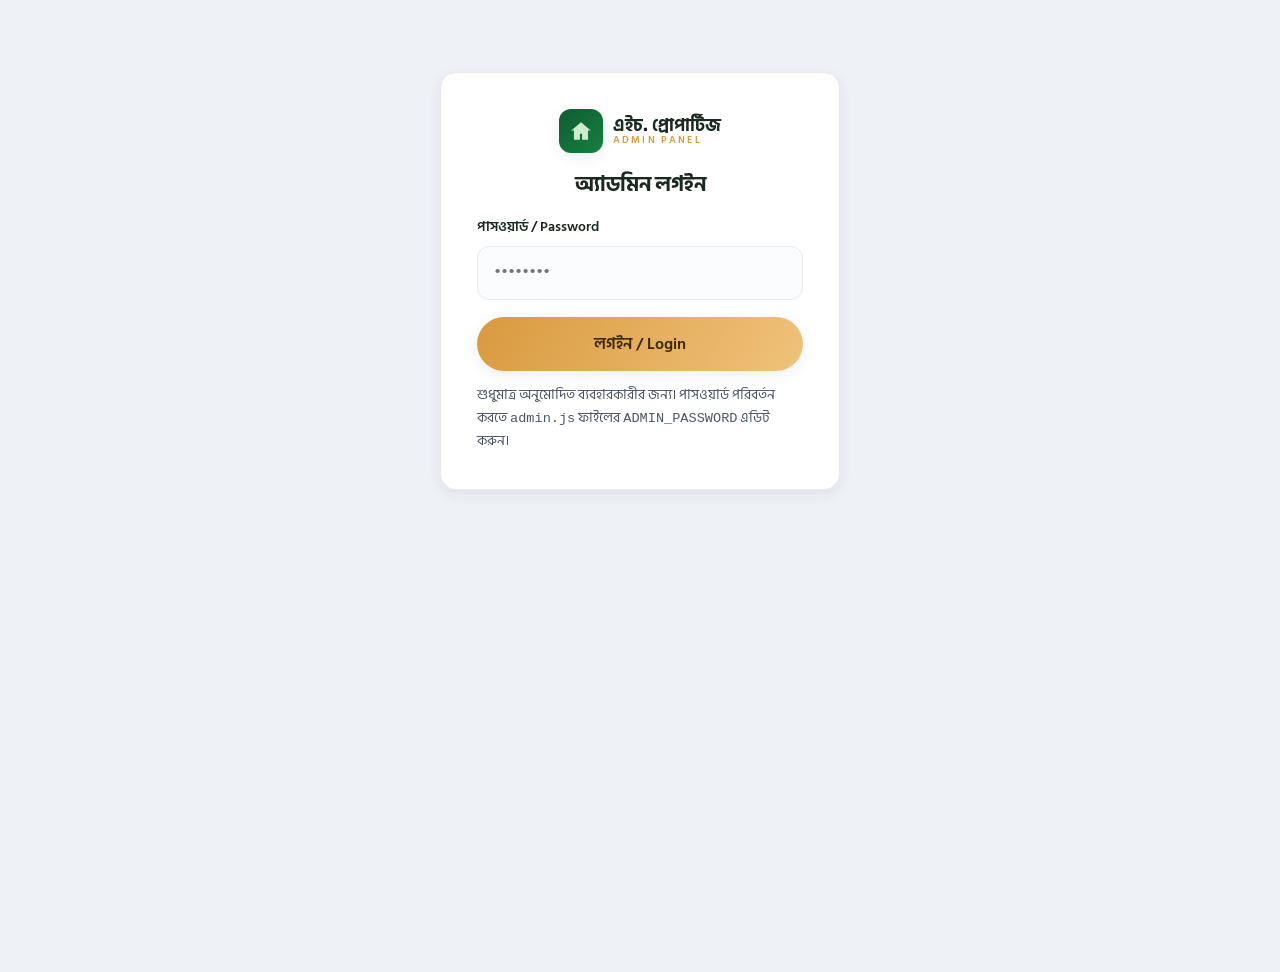
==== admin.html @ 6b64732a "Initial commit: H. Properties bilingual website with admin panel - Bilingual (বাংলা/English) static " ====
<!doctype html>
<html lang="bn">
<head>
  <meta charset="utf-8" />
  <meta name="viewport" content="width=device-width, initial-scale=1" />
  <title>অ্যাডমিন প্যানেল | এইচ. প্রোপার্টিজ</title>
  <meta name="robots" content="noindex" />
  <link rel="preconnect" href="https://fonts.googleapis.com" />
  <link rel="preconnect" href="https://fonts.gstatic.com" crossorigin />
  <link href="https://fonts.googleapis.com/css2?family=Hind+Siliguri:wght@400;500;600;700&family=Sora:wght@600;700;800&display=swap" rel="stylesheet" />
  <link rel="icon" href="data:image/svg+xml,%3Csvg xmlns='http://www.w3.org/2000/svg' viewBox='0 0 64 64'%3E%3Crect width='64' height='64' rx='14' fill='%230f5c33'/%3E%3Cpath d='M32 14 15 28h5v20h24V28h5z' fill='%237bc47f'/%3E%3C/svg%3E" />
  <link rel="stylesheet" href="styles.css" />
</head>
<body class="admin-body">

  <!-- Login -->
  <div class="login-wrap" id="loginView">
    <div class="admin-card">
      <div class="brand" style="justify-content:center;margin-bottom:1.2rem">
        <span class="brand__mark" aria-hidden="true"><svg viewBox="0 0 48 48"><path d="M24 8 6 23h5v17h11V29h4v11h11V23h5z"/></svg></span>
        <span class="brand__text">
          <span class="brand__bn">এইচ. প্রোপার্টিজ</span>
          <span class="brand__en">ADMIN PANEL</span>
        </span>
      </div>
      <h2 style="text-align:center">অ্যাডমিন লগইন</h2>
      <div class="field">
        <label>পাসওয়ার্ড / Password</label>
        <input type="password" id="pw" placeholder="••••••••" />
      </div>
      <button class="btn btn--gold btn--block" id="loginBtn">লগইন / Login</button>
      <div class="admin-msg err" id="loginErr">ভুল পাসওয়ার্ড / Wrong password</div>
      <p class="admin-hint">শুধুমাত্র অনুমোদিত ব্যবহারকারীর জন্য। পাসওয়ার্ড পরিবর্তন করতে <code>admin.js</code> ফাইলের <code>ADMIN_PASSWORD</code> এডিট করুন।</p>
    </div>
  </div>

  <!-- Dashboard -->
  <div class="admin-shell" id="dashView" hidden>
    <div class="admin-top">
      <div class="brand">
        <span class="brand__mark" aria-hidden="true"><svg viewBox="0 0 48 48"><path d="M24 8 6 23h5v17h11V29h4v11h11V23h5z"/></svg></span>
        <span class="brand__text">
          <span class="brand__bn">এইচ. প্রোপার্টিজ</span>
          <span class="brand__en">ADMIN PANEL</span>
        </span>
      </div>
      <div style="display:flex;gap:.6rem;align-items:center;flex-wrap:wrap">
        <span class="badge-mode" id="modeBadge">লোকাল মোড</span>
        <a href="index.html" class="btn btn--sm btn--ghost-dark" target="_blank">সাইট দেখুন ↗</a>
        <button class="btn btn--sm btn--dark" id="logoutBtn">লগআউট</button>
      </div>
    </div>

    <div class="admin-msg" id="storageWarn" style="background:#fff6e6;color:#8a5a00">
      ⚠️ <strong>লোকাল মোড:</strong> এই পোস্টগুলো শুধু আপনার এই ব্রাউজারে সংরক্ষিত থাকবে — অন্য দর্শকদের কাছে দেখাবে না।
      সব দর্শকের জন্য পোস্ট দেখাতে একটি ব্যাকএন্ড (Supabase) যুক্ত করতে হবে।
    </div>

    <div class="admin-card">
      <h2 id="formTitle">➕ নতুন পোস্ট / New Post</h2>
      <div class="field">
        <label>শিরোনাম / Title *</label>
        <input type="text" id="postTitle" placeholder="যেমন: নতুন প্রকল্পের কাজ শুরু" />
      </div>
      <div class="field">
        <label>বিবরণ / Description *</label>
        <textarea id="postBody" rows="4" placeholder="পোস্টের বিস্তারিত লিখুন…"></textarea>
      </div>
      <div class="field">
        <label>ছবি আপলোড / Upload image (optional)</label>
        <input type="file" id="postImageFile" accept="image/*" />
      </div>
      <div class="field">
        <label>অথবা ছবির লিংক / Or image URL (optional)</label>
        <input type="url" id="postImageUrl" placeholder="https://…" />
      </div>
      <div id="imgPreviewWrap" style="margin-bottom:1rem" hidden>
        <img id="imgPreview" alt="preview" style="max-height:160px;border-radius:10px;border:1px solid var(--line)" />
      </div>
      <button class="btn btn--gold" id="publishBtn">প্রকাশ করুন / Publish</button>
      <button class="btn btn--ghost-dark" id="cancelEditBtn" hidden>বাতিল / Cancel</button>
      <div class="admin-msg ok" id="okMsg">✅ প্রকাশিত হয়েছে!</div>
    </div>

    <div class="admin-card">
      <h2>📋 প্রকাশিত পোস্টসমূহ / Published posts (<span id="postCount">0</span>)</h2>
      <div id="adminPosts"></div>
      <div class="admin-empty" id="adminEmpty">এখনও কোনো পোস্ট নেই।</div>
    </div>
  </div>

  <script src="store.js"></script>
  <script src="admin.js"></script>
</body>
</html>
---- styles.css ----
:root{
  --navy:#0f5c33;      /* brand deep green */
  --navy-2:#17803f;    /* brand medium green */
  --gold:#d99a3f;      /* warm accent */
  --gold-2:#f0c27b;
  --ink:#1a2a20;
  --body:#4a5568;
  --muted:#f4f6f9;
  --line:#e6eaf0;
  --white:#ffffff;
  --radius:16px;
  --shadow-sm:0 4px 14px rgba(15,36,56,.08);
  --shadow-md:0 14px 40px rgba(15,36,56,.14);
  --shadow-lg:0 30px 70px rgba(15,36,56,.22);
  --maxw:1180px;
  --sans:"Hind Siliguri","Segoe UI",system-ui,-apple-system,sans-serif;
  --display:"Sora","Hind Siliguri",system-ui,sans-serif;
}
*{box-sizing:border-box;margin:0;padding:0}
html{scroll-behavior:smooth}
body{
  font-family:var(--sans);
  color:var(--body);
  background:var(--white);
  line-height:1.7;
  overflow-x:hidden;
}
img{max-width:100%;display:block}
a{color:inherit;text-decoration:none}
.container{width:100%;max-width:var(--maxw);margin:0 auto;padding:0 22px}
h1,h2,h3{font-family:var(--display);color:var(--ink);line-height:1.2;font-weight:700}
.ico{width:1em;height:1em;fill:currentColor;flex:none}

/* ---------- Buttons ---------- */
.btn{
  --bg:var(--navy);--fg:#fff;
  display:inline-flex;align-items:center;justify-content:center;gap:.5rem;
  background:var(--bg);color:var(--fg);
  padding:.9rem 1.6rem;border:none;border-radius:999px;
  font-family:var(--sans);font-weight:600;font-size:.98rem;cursor:pointer;
  transition:transform .25s cubic-bezier(.34,1.56,.64,1),box-shadow .25s,background .25s,color .25s;
  box-shadow:var(--shadow-sm);position:relative;overflow:hidden;
}
.btn:hover{transform:translateY(-3px);box-shadow:var(--shadow-md)}
.btn:active{transform:translateY(-1px)}
.btn--gold{--bg:linear-gradient(120deg,var(--gold),var(--gold-2));--fg:#3a2708}
.btn--dark{--bg:var(--navy);--fg:#fff}
.btn--ghost{--bg:transparent;--fg:#fff;border:1.5px solid rgba(255,255,255,.6);box-shadow:none}
.btn--ghost:hover{background:rgba(255,255,255,.12)}
.btn--ghost-dark{--bg:transparent;--fg:var(--navy);border:1.5px solid var(--navy);box-shadow:none}
.btn--ghost-dark:hover{background:var(--navy);color:#fff}
.btn--sm{padding:.6rem 1.1rem;font-size:.9rem}
.btn--block{width:100%}

/* ---------- Topbar ---------- */
.topbar{background:var(--navy);color:#cdd8e4;font-size:.86rem}
.topbar__inner{display:flex;justify-content:space-between;align-items:center;height:40px;gap:1rem}
.topbar__item{display:inline-flex;align-items:center;gap:.4rem}
.topbar a:hover{color:var(--gold-2)}

/* ---------- Nav ---------- */
.nav{position:sticky;top:0;z-index:60;background:rgba(255,255,255,.86);backdrop-filter:blur(12px);
  border-bottom:1px solid var(--line);transition:box-shadow .3s,background .3s}
.nav.scrolled{box-shadow:var(--shadow-sm);background:rgba(255,255,255,.96)}
.nav__inner{display:flex;align-items:center;justify-content:space-between;height:72px;gap:1rem}
.brand{display:flex;align-items:center;gap:.6rem}
.brand__mark{width:44px;height:44px;border-radius:12px;background:linear-gradient(135deg,var(--navy),var(--navy-2));
  display:grid;place-items:center;box-shadow:var(--shadow-sm)}
.brand__mark svg{width:26px;height:26px;fill:#cdeccf}
.brand__mark--sm{width:38px;height:38px}
.brand__mark--sm svg{width:22px;height:22px}
.brand__text{display:flex;flex-direction:column;line-height:1.05}
.brand__bn{font-family:var(--display);font-weight:700;color:var(--ink);font-size:1.12rem}
.brand__en{font-size:.62rem;letter-spacing:.22em;color:var(--gold);font-weight:600}
.nav__links{display:flex;align-items:center;gap:.35rem}
.nav__links>a{padding:.5rem .8rem;border-radius:8px;font-weight:500;color:var(--ink);font-size:.96rem;
  position:relative;transition:color .2s}
.nav__links>a:not(.btn)::after{content:"";position:absolute;left:.8rem;right:.8rem;bottom:.28rem;height:2px;
  background:var(--gold);transform:scaleX(0);transform-origin:left;transition:transform .28s}
.nav__links>a:not(.btn):hover{color:var(--navy)}
.nav__links>a:not(.btn):hover::after{transform:scaleX(1)}
.nav__cta{color:#3a2708 !important}
.nav__right{display:flex;align-items:center;gap:.7rem}
.lang{display:inline-flex;align-items:center;gap:.35rem;background:var(--muted);border:1px solid var(--line);
  border-radius:999px;padding:.38rem .7rem;cursor:pointer;font-family:var(--sans);font-size:.85rem;color:var(--body)}
.lang__opt{padding:.05rem .25rem;border-radius:6px;transition:.2s;font-weight:600}
.lang__opt.is-active{background:var(--navy);color:#fff}
.lang__sep{opacity:.4}
.hamburger{display:none;flex-direction:column;gap:5px;background:none;border:none;cursor:pointer;padding:6px}
.hamburger span{width:24px;height:2px;background:var(--ink);border-radius:2px;transition:.3s}
.hamburger.open span:nth-child(1){transform:translateY(7px) rotate(45deg)}
.hamburger.open span:nth-child(2){opacity:0}
.hamburger.open span:nth-child(3){transform:translateY(-7px) rotate(-45deg)}

/* ---------- Hero ---------- */
.hero{position:relative;min-height:92vh;display:flex;align-items:center;color:#fff;overflow:hidden}
.hero__bg{position:absolute;inset:0;
  background:
    url("assets/hero.svg") center/cover no-repeat,
    linear-gradient(135deg,#0d3f24,#155e33);
  transform:scale(1.08);animation:kenburns 18s ease-in-out infinite alternate}
@keyframes kenburns{from{transform:scale(1.08) translateY(0)}to{transform:scale(1.16) translateY(-14px)}}
.hero__overlay{position:absolute;inset:0;
  background:linear-gradient(90deg,rgba(6,30,18,.92) 0%,rgba(6,30,18,.72) 45%,rgba(6,30,18,.32) 100%)}
.hero__content{position:relative;max-width:720px;padding-top:40px;padding-bottom:40px}
.eyebrow{display:inline-block;background:rgba(224,169,85,.16);border:1px solid rgba(224,169,85,.4);
  color:var(--gold-2);padding:.4rem 1rem;border-radius:999px;font-size:.85rem;font-weight:600;margin-bottom:1.3rem}
.hero h1{color:#fff;font-size:clamp(2.1rem,5vw,3.6rem);margin-bottom:1.1rem;font-weight:800}
.hero__sub{font-size:clamp(1rem,2vw,1.18rem);color:#d7e0ea;max-width:600px;margin-bottom:2rem}
.hero__actions{display:flex;flex-wrap:wrap;gap:.9rem;margin-bottom:2.6rem}
.hero__stats{display:flex;flex-wrap:wrap;gap:2.2rem}
.stat{display:flex;flex-direction:column}
.stat__num{font-family:var(--display);font-size:2rem;font-weight:800;color:var(--gold-2)}
.stat__lbl{font-size:.9rem;color:#b9c6d3}
.hero__scroll{position:absolute;left:50%;bottom:22px;transform:translateX(-50%);width:26px;height:42px;
  border:2px solid rgba(255,255,255,.4);border-radius:14px}

/* ---------- Sections ---------- */
.section{padding:92px 0}
.section--muted{background:var(--muted)}
.section--dark{background:linear-gradient(160deg,var(--navy),#072b18);color:#cfe0d5}
.section--dark h2{color:#fff}
.head{max-width:640px;margin:0 auto 54px;text-align:center}
.kicker{display:inline-block;color:var(--gold);font-weight:700;letter-spacing:.12em;text-transform:uppercase;
  font-size:.82rem;margin-bottom:.7rem}
.kicker--gold{color:var(--gold-2)}
.head h2{font-size:clamp(1.7rem,3.4vw,2.5rem);margin-bottom:.7rem}
.head__sub{color:var(--body)}
.section--dark .head__sub{color:#9fb1c2}

/* ---------- Grids ---------- */
.grid{display:grid;gap:26px}
.grid--3{grid-template-columns:repeat(3,1fr)}
.grid--4{grid-template-columns:repeat(4,1fr)}

/* ---------- About ---------- */
.about{display:grid;grid-template-columns:1fr 1.1fr;gap:56px;align-items:center}
.about__media{position:relative;aspect-ratio:4/3;border-radius:var(--radius);overflow:hidden;
  background:url("assets/about.svg") center/cover no-repeat,linear-gradient(135deg,#155e33,#0d3f24);
  box-shadow:var(--shadow-md)}
.about__media::after{content:"";position:absolute;inset:0;
  background:linear-gradient(180deg,transparent 55%,rgba(6,30,18,.5))}
.slot-note{position:absolute;left:16px;bottom:14px;z-index:2;color:#fff;font-size:.82rem;
  background:rgba(15,36,56,.55);padding:.3rem .7rem;border-radius:999px;backdrop-filter:blur(4px)}
.about__body .kicker{margin-bottom:.6rem}
.about__body h2{font-size:clamp(1.6rem,3vw,2.2rem);margin-bottom:1rem}
.about__body p{margin-bottom:1.2rem}
.ticklist{list-style:none;margin:0 0 1.6rem}
.ticklist li{position:relative;padding-left:2rem;margin-bottom:.7rem;color:var(--ink);font-weight:500}
.ticklist li::before{content:"✓";position:absolute;left:0;top:0;width:1.4rem;height:1.4rem;
  background:linear-gradient(135deg,var(--gold),var(--gold-2));color:#3a2708;border-radius:50%;
  display:grid;place-items:center;font-size:.8rem;font-weight:700}

/* ---------- Cards (services) ---------- */
.card{background:#fff;border:1px solid var(--line);border-radius:var(--radius);padding:32px 26px;
  transition:transform .35s,box-shadow .35s,border-color .35s;position:relative;overflow:hidden}
.card::before{content:"";position:absolute;left:0;top:0;height:4px;width:0;
  background:linear-gradient(90deg,var(--gold),var(--gold-2));transition:width .4s}
.card:hover{transform:translateY(-8px);box-shadow:var(--shadow-md);border-color:transparent}
.card:hover::before{width:100%}
.card__ico{width:60px;height:60px;border-radius:14px;background:var(--muted);display:grid;place-items:center;
  font-size:1.7rem;margin-bottom:1.1rem;transition:transform .35s}
.card:hover .card__ico{transform:scale(1.1) rotate(-6deg)}
.card h3{font-size:1.2rem;margin-bottom:.5rem}
.card p{font-size:.96rem}

/* ---------- Projects ---------- */
.project{background:#fff;border:1px solid var(--line);border-radius:var(--radius);overflow:hidden;
  transition:transform .35s,box-shadow .35s}
.project:hover{transform:translateY(-8px);box-shadow:var(--shadow-md)}
.project__img{position:relative;aspect-ratio:16/11;
  background:var(--slot-bg,linear-gradient(135deg,#1c7a42,#0d3f24));background-size:cover;background-position:center}
.project__img[data-slot="project-1"]{background-image:url("assets/proj1.svg");background-size:cover}
.project__img[data-slot="project-2"]{background-image:url("assets/proj2.svg");background-size:cover}
.project__img[data-slot="project-3"]{background-image:url("assets/proj3.svg");background-size:cover}
.project:hover .project__img{filter:brightness(1.05)}
.badge{position:absolute;top:14px;left:14px;background:rgba(15,36,56,.82);color:#fff;font-size:.78rem;
  font-weight:600;padding:.3rem .8rem;border-radius:999px;backdrop-filter:blur(4px)}
.badge--gold{background:linear-gradient(120deg,var(--gold),var(--gold-2));color:#3a2708}
.project__body{padding:22px}
.project__body h3{font-size:1.2rem;margin-bottom:.5rem}
.project__loc{display:flex;align-items:center;gap:.4rem;color:var(--gold);font-size:.9rem;font-weight:600;margin-bottom:.7rem}
.project__loc .ico{color:var(--gold)}
.project__body>p:last-child{font-size:.94rem}

/* ---------- Posts (updates) ---------- */
#postsGrid:empty{display:none}
.post{background:#fff;border:1px solid var(--line);border-radius:var(--radius);overflow:hidden;
  display:flex;flex-direction:column;transition:transform .35s,box-shadow .35s}
.post:hover{transform:translateY(-6px);box-shadow:var(--shadow-md)}
.post__img{aspect-ratio:16/10;background:linear-gradient(135deg,#1c7a42,#0d3f24);background-size:cover;background-position:center}
.post__body{padding:20px 22px 24px;flex:1;display:flex;flex-direction:column}
.post__date{font-size:.82rem;color:var(--gold);font-weight:600;margin-bottom:.4rem}
.post__body h3{font-size:1.15rem;margin-bottom:.5rem}
.post__body p{font-size:.94rem;white-space:pre-wrap}
.posts-empty{text-align:center;color:var(--body);display:flex;flex-direction:column;align-items:center;gap:1rem}

/* ---------- Why us (dark) ---------- */
.feat{padding:26px 22px;border-radius:var(--radius);background:rgba(255,255,255,.04);
  border:1px solid rgba(255,255,255,.08);transition:transform .35s,background .35s}
.feat:hover{transform:translateY(-6px);background:rgba(255,255,255,.07)}
.feat__num{font-family:var(--display);font-size:2.2rem;font-weight:800;color:var(--gold);opacity:.85;display:block;margin-bottom:.5rem}
.feat h3{color:#fff;font-size:1.15rem;margin-bottom:.5rem}
.feat p{color:#9fb1c2;font-size:.94rem}

/* ---------- Contact ---------- */
.contact{display:grid;grid-template-columns:1fr 1fr;gap:56px;align-items:start}
.contact__info h2{font-size:clamp(1.6rem,3vw,2.2rem);margin-bottom:1rem}
.contact__info>p{margin-bottom:1.6rem}
.contact__list{list-style:none;display:flex;flex-direction:column;gap:1.1rem;margin-bottom:1.8rem}
.contact__list li{display:flex;gap:.9rem;align-items:flex-start}
.contact__ico{width:44px;height:44px;border-radius:12px;background:var(--muted);display:grid;place-items:center;font-size:1.2rem;flex:none}
.contact__list strong{color:var(--ink)}
.contact__list a:hover{color:var(--gold)}
.contact__cta{display:flex;flex-wrap:wrap;gap:.8rem}
.contact__form{background:#fff;border:1px solid var(--line);border-radius:var(--radius);padding:32px;box-shadow:var(--shadow-md)}
.contact__form h3{margin-bottom:1.2rem;font-size:1.3rem}
.field{margin-bottom:1.1rem}
.field label{display:block;font-size:.9rem;font-weight:600;color:var(--ink);margin-bottom:.4rem}
.field input,.field textarea{width:100%;padding:.85rem 1rem;border:1.5px solid var(--line);border-radius:12px;
  font-family:var(--sans);font-size:.98rem;color:var(--ink);background:#fbfcfe;transition:border-color .25s,box-shadow .25s}
.field input:focus,.field textarea:focus{outline:none;border-color:var(--gold);box-shadow:0 0 0 4px rgba(224,169,85,.16)}
.field textarea{resize:vertical}
.form__note{font-size:.82rem;color:var(--body);margin-top:.8rem;text-align:center}

/* ---------- Footer ---------- */
.footer{background:#072b18;color:#9fb8a6;padding:36px 0}
.footer__inner{display:flex;flex-wrap:wrap;align-items:center;justify-content:space-between;gap:1rem}
.footer__brand{display:flex;align-items:center;gap:.8rem;color:#fff}
.footer__muted{color:#7d8fa1;font-size:.9rem}
.footer__copy{margin:0}
.footer__links{display:flex;gap:1.2rem}
.footer__fb:hover,.footer__admin:hover{color:var(--gold-2)}
.footer__admin{opacity:.7;font-size:.9rem}

/* ---------- Floating call button ---------- */
.fab{position:fixed;right:20px;bottom:20px;z-index:70;width:56px;height:56px;border-radius:50%;
  background:linear-gradient(135deg,var(--gold),var(--gold-2));color:#3a2708;display:grid;place-items:center;
  box-shadow:var(--shadow-md);animation:pulse 2.4s infinite}
.fab svg{width:24px;height:24px;fill:currentColor}
.fab:hover{transform:scale(1.08)}
@keyframes pulse{0%{box-shadow:0 0 0 0 rgba(224,169,85,.5)}70%{box-shadow:0 0 0 16px rgba(224,169,85,0)}100%{box-shadow:0 0 0 0 rgba(224,169,85,0)}}

/* ---------- Scroll reveal ---------- */
.reveal{opacity:0;transform:translateY(28px);transition:opacity .7s cubic-bezier(.2,.7,.2,1),transform .7s cubic-bezier(.2,.7,.2,1)}
.reveal.in{opacity:1;transform:none}
.grid .reveal.in{transition-delay:calc(var(--i,0)*80ms)}
@media (prefers-reduced-motion:reduce){
  .reveal{opacity:1;transform:none;transition:none}
  .hero__bg{animation:none}
  .fab{animation:none}
}

/* ---------- Responsive ---------- */
@media (max-width:960px){
  .grid--4{grid-template-columns:repeat(2,1fr)}
  .about,.contact{grid-template-columns:1fr;gap:34px}
  .about__media{max-height:340px}
}
@media (max-width:820px){
  .nav__links{position:fixed;top:112px;right:0;left:0;flex-direction:column;align-items:stretch;
    background:#fff;padding:16px 22px 26px;gap:.2rem;box-shadow:var(--shadow-md);
    transform:translateY(-140%);transition:transform .4s;border-bottom:1px solid var(--line)}
  .nav__links.open{transform:none}
  .nav__links>a{padding:.85rem .6rem;border-bottom:1px solid var(--line)}
  .nav__links>a:not(.btn)::after{display:none}
  .nav__cta{margin-top:.6rem;text-align:center}
  .hamburger{display:flex}
}
@media (max-width:640px){
  .section{padding:64px 0}
  .grid--3,.grid--4{grid-template-columns:1fr}
  .hero__stats{gap:1.4rem}
  .stat__num{font-size:1.6rem}
  .topbar__item[data-bn]{display:none}
  .contact__form{padding:24px}
}

/* ---------- Admin page ---------- */
.admin-body{background:#eef2f7;min-height:100vh;font-family:var(--sans)}
.admin-shell{max-width:900px;margin:0 auto;padding:40px 22px}
.admin-top{display:flex;align-items:center;justify-content:space-between;margin-bottom:28px;flex-wrap:wrap;gap:1rem}
.admin-top .brand__bn{font-size:1.2rem}
.admin-card{background:#fff;border:1px solid var(--line);border-radius:var(--radius);padding:30px;box-shadow:var(--shadow-sm);margin-bottom:26px}
.admin-card h2{font-size:1.3rem;margin-bottom:1.1rem}
.login-wrap{max-width:400px;margin:8vh auto 0}
.login-wrap .admin-card{padding:36px}
.admin-hint{font-size:.85rem;color:var(--body);margin-top:.8rem}
.admin-msg{padding:.7rem 1rem;border-radius:10px;font-size:.9rem;margin-top:1rem;display:none}
.admin-msg.show{display:block}
.admin-msg.ok{background:#e7f6ec;color:#1f7a44}
.admin-msg.err{background:#fdeaea;color:#c0392b}
.admin-post{display:flex;gap:16px;align-items:flex-start;padding:16px;border:1px solid var(--line);border-radius:12px;margin-bottom:12px}
.admin-post__thumb{width:72px;height:72px;border-radius:10px;background:var(--muted) center/cover no-repeat;flex:none}
.admin-post__meta{flex:1;min-width:0}
.admin-post__meta h4{font-family:var(--display);color:var(--ink);margin-bottom:.2rem}
.admin-post__meta .d{font-size:.8rem;color:var(--gold);font-weight:600}
.admin-post__meta p{font-size:.9rem;color:var(--body);margin-top:.3rem;overflow:hidden;display:-webkit-box;-webkit-line-clamp:2;-webkit-box-orient:vertical}
.btn--danger{--bg:#fdeaea;--fg:#c0392b;box-shadow:none;padding:.5rem .9rem;font-size:.85rem}
.btn--danger:hover{--bg:#c0392b;--fg:#fff}
.admin-empty{color:var(--body);text-align:center;padding:1rem}
.badge-mode{font-size:.78rem;padding:.28rem .7rem;border-radius:999px;background:var(--muted);color:var(--body);font-weight:600}

/* ---------- Extra components ---------- */
.topbar__slogan{font-style:italic;color:var(--gold-2);font-weight:600}
.owner{display:flex;align-items:center;gap:.9rem;margin:0 0 1.5rem;padding:.9rem 1rem;background:var(--muted);
  border-radius:14px;border:1px solid var(--line)}
.owner__avatar{width:48px;height:48px;border-radius:50%;flex:none;display:grid;place-items:center;
  background:linear-gradient(135deg,var(--navy),var(--navy-2));color:#cdeccf;font-family:var(--display);font-weight:700;font-size:1.3rem}
.owner strong{color:var(--ink);font-family:var(--display)}
.owner__role{font-size:.9rem;color:var(--body)}
.services-all{margin-top:44px;background:#fff;border:1px solid var(--line);border-radius:var(--radius);
  padding:32px;box-shadow:var(--shadow-sm)}
.services-all h3{text-align:center;font-size:1.25rem;margin-bottom:1.4rem}
.services-list{list-style:none;display:grid;grid-template-columns:repeat(3,1fr);gap:.7rem 1.6rem}
.services-list li{position:relative;padding-left:1.9rem;color:var(--ink);font-weight:500;font-size:.98rem}
.services-list li::before{content:"✓";position:absolute;left:0;top:.05rem;width:1.35rem;height:1.35rem;
  background:linear-gradient(135deg,var(--navy),var(--navy-2));color:#cdeccf;border-radius:6px;
  display:grid;place-items:center;font-size:.78rem;font-weight:700}
.projects-note{text-align:center;margin-top:34px;color:var(--body)}
.projects-note a{color:var(--navy);font-weight:600;text-decoration:underline}
@media (max-width:820px){.services-list{grid-template-columns:repeat(2,1fr)}.topbar__slogan{display:none}}
@media (max-width:520px){.services-list{grid-template-columns:1fr}}
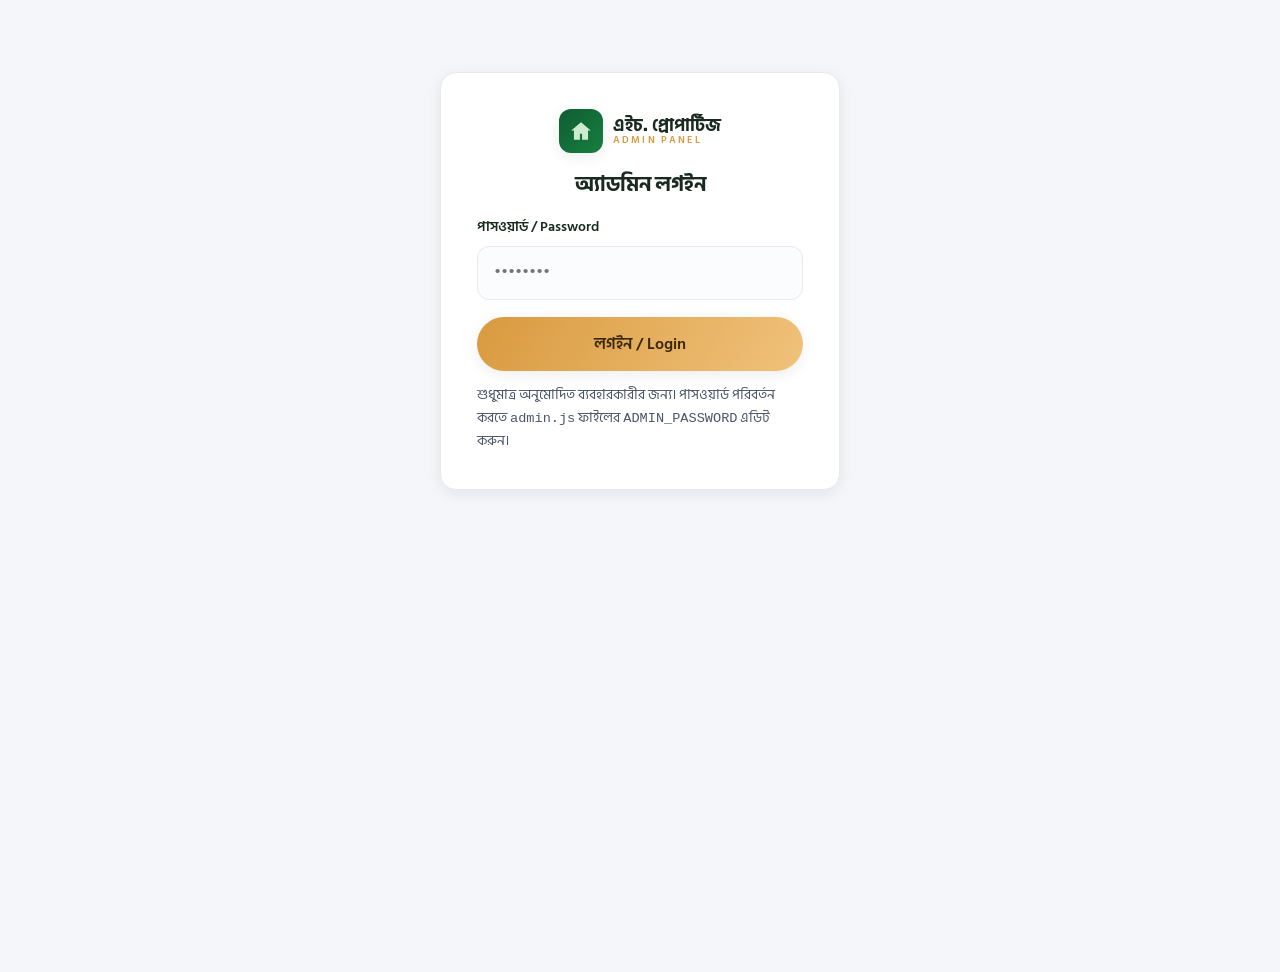
==== commit 8129afc9: "Add dark/light theme, post editing, multi-image sliders, and post links - Light/dark theme toggle (p" ====
--- a/admin.html
+++ b/admin.html
@@ -10,6 +10,15 @@
   <link href="https://fonts.googleapis.com/css2?family=Hind+Siliguri:wght@400;500;600;700&family=Sora:wght@600;700;800&display=swap" rel="stylesheet" />
   <link rel="icon" href="data:image/svg+xml,%3Csvg xmlns='http://www.w3.org/2000/svg' viewBox='0 0 64 64'%3E%3Crect width='64' height='64' rx='14' fill='%230f5c33'/%3E%3Cpath d='M32 14 15 28h5v20h24V28h5z' fill='%237bc47f'/%3E%3C/svg%3E" />
   <link rel="stylesheet" href="styles.css" />
+  <script>
+    (function () {
+      try {
+        var t = localStorage.getItem("hp_theme");
+        if (!t) t = window.matchMedia("(prefers-color-scheme: dark)").matches ? "dark" : "light";
+        document.documentElement.setAttribute("data-theme", t);
+      } catch (e) {}
+    })();
+  </script>
 </head>
 <body class="admin-body">
 
@@ -46,6 +55,10 @@
       </div>
       <div style="display:flex;gap:.6rem;align-items:center;flex-wrap:wrap">
         <span class="badge-mode" id="modeBadge">লোকাল মোড</span>
+        <button class="theme-toggle" id="themeToggle" aria-label="Toggle dark mode" title="Light / Dark">
+          <svg class="ico-moon" viewBox="0 0 24 24"><path d="M21 12.8A9 9 0 1 1 11.2 3a7 7 0 0 0 9.8 9.8z"/></svg>
+          <svg class="ico-sun" viewBox="0 0 24 24"><path d="M12 17a5 5 0 1 1 0-10 5 5 0 0 1 0 10zm0-13a1 1 0 0 1 1 1V4a1 1 0 0 1-2 0 1 1 0 0 1 1-1zm0 15a1 1 0 0 1 1 1 1 1 0 0 1-2 0 1 1 0 0 1 1-1zm9-8a1 1 0 0 1 0 2h0a1 1 0 0 1 0-2zM4 11a1 1 0 0 1 0 2H3a1 1 0 0 1 0-2zm14.7-6.7a1 1 0 0 1 1.4 1.4l-.7.7A1 1 0 0 1 18 5zM5.6 17.7a1 1 0 0 1 1.4 1.4l-.7.7a1 1 0 0 1-1.4-1.4zm12.7 0 .7.7a1 1 0 0 1-1.4 1.4l-.7-.7a1 1 0 0 1 1.4-1.4zM5.6 6.3l-.7-.7a1 1 0 0 1 1.4-1.4l.7.7A1 1 0 0 1 5.6 6.3z"/></svg>
+        </button>
         <a href="index.html" class="btn btn--sm btn--ghost-dark" target="_blank">সাইট দেখুন ↗</a>
         <button class="btn btn--sm btn--dark" id="logoutBtn">লগআউট</button>
       </div>
@@ -57,6 +70,7 @@
     </div>
 
     <div class="admin-card">
+      <div class="editing-banner" id="editingBanner">✏️ পোস্ট এডিট করা হচ্ছে / Editing a post</div>
       <h2 id="formTitle">➕ নতুন পোস্ট / New Post</h2>
       <div class="field">
         <label>শিরোনাম / Title *</label>
@@ -67,19 +81,24 @@
         <textarea id="postBody" rows="4" placeholder="পোস্টের বিস্তারিত লিখুন…"></textarea>
       </div>
       <div class="field">
-        <label>ছবি আপলোড / Upload image (optional)</label>
-        <input type="file" id="postImageFile" accept="image/*" />
+        <label>ছবি আপলোড / Upload images (multiple) — একাধিক ছবি একসাথে নির্বাচন করুন</label>
+        <input type="file" id="postImageFile" accept="image/*" multiple />
       </div>
       <div class="field">
-        <label>অথবা ছবির লিংক / Or image URL (optional)</label>
-        <input type="url" id="postImageUrl" placeholder="https://…" />
+        <label>অথবা ছবির লিংক যোগ করুন / Add image URL</label>
+        <div style="display:flex;gap:.5rem">
+          <input type="url" id="postImageUrl" placeholder="https://…" style="flex:1" />
+          <button class="btn btn--dark btn--sm" id="addUrlBtn" type="button">যোগ করুন</button>
+        </div>
       </div>
-      <div id="imgPreviewWrap" style="margin-bottom:1rem" hidden>
-        <img id="imgPreview" alt="preview" style="max-height:160px;border-radius:10px;border:1px solid var(--line)" />
+      <div class="img-chips" id="imgChips"></div>
+      <div class="field">
+        <label>পোস্ট লিংক / Post link (optional) — ক্লিক করলে এখানে যাবে (যেমন ফেসবুক পোস্ট)</label>
+        <input type="url" id="postLink" placeholder="https://www.facebook.com/…" />
       </div>
       <button class="btn btn--gold" id="publishBtn">প্রকাশ করুন / Publish</button>
-      <button class="btn btn--ghost-dark" id="cancelEditBtn" hidden>বাতিল / Cancel</button>
-      <div class="admin-msg ok" id="okMsg">✅ প্রকাশিত হয়েছে!</div>
+      <button class="btn btn--ghost-dark" id="cancelEditBtn" type="button" hidden>বাতিল / Cancel</button>
+      <div class="admin-msg ok" id="okMsg">✅ সংরক্ষিত হয়েছে!</div>
     </div>
 
     <div class="admin-card">
--- a/styles.css
+++ b/styles.css
@@ -8,6 +8,11 @@
   --muted:#f4f6f9;
   --line:#e6eaf0;
   --white:#ffffff;
+  --page:#ffffff;
+  --card:#ffffff;
+  --nav-bg:rgba(255,255,255,.86);
+  --nav-bg-scrolled:rgba(255,255,255,.96);
+  --input-bg:#fbfcfe;
   --radius:16px;
   --shadow-sm:0 4px 14px rgba(15,36,56,.08);
   --shadow-md:0 14px 40px rgba(15,36,56,.14);
@@ -16,14 +21,30 @@
   --sans:"Hind Siliguri","Segoe UI",system-ui,-apple-system,sans-serif;
   --display:"Sora","Hind Siliguri",system-ui,sans-serif;
 }
+:root[data-theme="dark"]{
+  --gold:#e6b45f;
+  --ink:#eaf2ec;
+  --body:#a9b8ae;
+  --muted:#12211a;
+  --line:#26332b;
+  --page:#0e1b15;
+  --card:#152420;
+  --nav-bg:rgba(14,27,21,.85);
+  --nav-bg-scrolled:rgba(14,27,21,.95);
+  --input-bg:#0e1b15;
+  --shadow-sm:0 4px 14px rgba(0,0,0,.30);
+  --shadow-md:0 14px 40px rgba(0,0,0,.45);
+  --shadow-lg:0 30px 70px rgba(0,0,0,.55);
+}
 *{box-sizing:border-box;margin:0;padding:0}
 html{scroll-behavior:smooth}
 body{
   font-family:var(--sans);
   color:var(--body);
-  background:var(--white);
+  background:var(--page);
   line-height:1.7;
   overflow-x:hidden;
+  transition:background .3s,color .3s;
 }
 img{max-width:100%;display:block}
 a{color:inherit;text-decoration:none}
@@ -59,9 +80,9 @@
 .topbar a:hover{color:var(--gold-2)}
 
 /* ---------- Nav ---------- */
-.nav{position:sticky;top:0;z-index:60;background:rgba(255,255,255,.86);backdrop-filter:blur(12px);
+.nav{position:sticky;top:0;z-index:60;background:var(--nav-bg);backdrop-filter:blur(12px);
   border-bottom:1px solid var(--line);transition:box-shadow .3s,background .3s}
-.nav.scrolled{box-shadow:var(--shadow-sm);background:rgba(255,255,255,.96)}
+.nav.scrolled{box-shadow:var(--shadow-sm);background:var(--nav-bg-scrolled)}
 .nav__inner{display:flex;align-items:center;justify-content:space-between;height:72px;gap:1rem}
 .brand{display:flex;align-items:center;gap:.6rem}
 .brand__mark{width:44px;height:44px;border-radius:12px;background:linear-gradient(135deg,var(--navy),var(--navy-2));
@@ -152,7 +173,7 @@
   display:grid;place-items:center;font-size:.8rem;font-weight:700}
 
 /* ---------- Cards (services) ---------- */
-.card{background:#fff;border:1px solid var(--line);border-radius:var(--radius);padding:32px 26px;
+.card{background:var(--card);border:1px solid var(--line);border-radius:var(--radius);padding:32px 26px;
   transition:transform .35s,box-shadow .35s,border-color .35s;position:relative;overflow:hidden}
 .card::before{content:"";position:absolute;left:0;top:0;height:4px;width:0;
   background:linear-gradient(90deg,var(--gold),var(--gold-2));transition:width .4s}
@@ -165,7 +186,7 @@
 .card p{font-size:.96rem}
 
 /* ---------- Projects ---------- */
-.project{background:#fff;border:1px solid var(--line);border-radius:var(--radius);overflow:hidden;
+.project{background:var(--card);border:1px solid var(--line);border-radius:var(--radius);overflow:hidden;
   transition:transform .35s,box-shadow .35s}
 .project:hover{transform:translateY(-8px);box-shadow:var(--shadow-md)}
 .project__img{position:relative;aspect-ratio:16/11;
@@ -185,7 +206,7 @@
 
 /* ---------- Posts (updates) ---------- */
 #postsGrid:empty{display:none}
-.post{background:#fff;border:1px solid var(--line);border-radius:var(--radius);overflow:hidden;
+.post{background:var(--card);border:1px solid var(--line);border-radius:var(--radius);overflow:hidden;
   display:flex;flex-direction:column;transition:transform .35s,box-shadow .35s}
 .post:hover{transform:translateY(-6px);box-shadow:var(--shadow-md)}
 .post__img{aspect-ratio:16/10;background:linear-gradient(135deg,#1c7a42,#0d3f24);background-size:cover;background-position:center}
@@ -193,6 +214,10 @@
 .post__date{font-size:.82rem;color:var(--gold);font-weight:600;margin-bottom:.4rem}
 .post__body h3{font-size:1.15rem;margin-bottom:.5rem}
 .post__body p{font-size:.94rem;white-space:pre-wrap}
+.post__link{margin-top:auto;padding-top:.9rem;color:var(--navy);font-weight:700;font-size:.92rem;
+  align-self:flex-start;transition:gap .2s,color .2s}
+:root[data-theme="dark"] .post__link{color:var(--gold)}
+.post__link:hover{color:var(--gold);text-decoration:underline}
 .posts-empty{text-align:center;color:var(--body);display:flex;flex-direction:column;align-items:center;gap:1rem}
 
 /* ---------- Why us (dark) ---------- */
@@ -213,12 +238,12 @@
 .contact__list strong{color:var(--ink)}
 .contact__list a:hover{color:var(--gold)}
 .contact__cta{display:flex;flex-wrap:wrap;gap:.8rem}
-.contact__form{background:#fff;border:1px solid var(--line);border-radius:var(--radius);padding:32px;box-shadow:var(--shadow-md)}
+.contact__form{background:var(--card);border:1px solid var(--line);border-radius:var(--radius);padding:32px;box-shadow:var(--shadow-md)}
 .contact__form h3{margin-bottom:1.2rem;font-size:1.3rem}
 .field{margin-bottom:1.1rem}
 .field label{display:block;font-size:.9rem;font-weight:600;color:var(--ink);margin-bottom:.4rem}
 .field input,.field textarea{width:100%;padding:.85rem 1rem;border:1.5px solid var(--line);border-radius:12px;
-  font-family:var(--sans);font-size:.98rem;color:var(--ink);background:#fbfcfe;transition:border-color .25s,box-shadow .25s}
+  font-family:var(--sans);font-size:.98rem;color:var(--ink);background:var(--input-bg);transition:border-color .25s,box-shadow .25s}
 .field input:focus,.field textarea:focus{outline:none;border-color:var(--gold);box-shadow:0 0 0 4px rgba(224,169,85,.16)}
 .field textarea{resize:vertical}
 .form__note{font-size:.82rem;color:var(--body);margin-top:.8rem;text-align:center}
@@ -259,7 +284,7 @@
 }
 @media (max-width:820px){
   .nav__links{position:fixed;top:112px;right:0;left:0;flex-direction:column;align-items:stretch;
-    background:#fff;padding:16px 22px 26px;gap:.2rem;box-shadow:var(--shadow-md);
+    background:var(--card);padding:16px 22px 26px;gap:.2rem;box-shadow:var(--shadow-md);
     transform:translateY(-140%);transition:transform .4s;border-bottom:1px solid var(--line)}
   .nav__links.open{transform:none}
   .nav__links>a{padding:.85rem .6rem;border-bottom:1px solid var(--line)}
@@ -277,11 +302,11 @@
 }
 
 /* ---------- Admin page ---------- */
-.admin-body{background:#eef2f7;min-height:100vh;font-family:var(--sans)}
+.admin-body{background:var(--muted);min-height:100vh;font-family:var(--sans);color:var(--body)}
 .admin-shell{max-width:900px;margin:0 auto;padding:40px 22px}
 .admin-top{display:flex;align-items:center;justify-content:space-between;margin-bottom:28px;flex-wrap:wrap;gap:1rem}
 .admin-top .brand__bn{font-size:1.2rem}
-.admin-card{background:#fff;border:1px solid var(--line);border-radius:var(--radius);padding:30px;box-shadow:var(--shadow-sm);margin-bottom:26px}
+.admin-card{background:var(--card);border:1px solid var(--line);border-radius:var(--radius);padding:30px;box-shadow:var(--shadow-sm);margin-bottom:26px}
 .admin-card h2{font-size:1.3rem;margin-bottom:1.1rem}
 .login-wrap{max-width:400px;margin:8vh auto 0}
 .login-wrap .admin-card{padding:36px}
@@ -309,7 +334,7 @@
   background:linear-gradient(135deg,var(--navy),var(--navy-2));color:#cdeccf;font-family:var(--display);font-weight:700;font-size:1.3rem}
 .owner strong{color:var(--ink);font-family:var(--display)}
 .owner__role{font-size:.9rem;color:var(--body)}
-.services-all{margin-top:44px;background:#fff;border:1px solid var(--line);border-radius:var(--radius);
+.services-all{margin-top:44px;background:var(--card);border:1px solid var(--line);border-radius:var(--radius);
   padding:32px;box-shadow:var(--shadow-sm)}
 .services-all h3{text-align:center;font-size:1.25rem;margin-bottom:1.4rem}
 .services-list{list-style:none;display:grid;grid-template-columns:repeat(3,1fr);gap:.7rem 1.6rem}
@@ -321,3 +346,48 @@
 .projects-note a{color:var(--navy);font-weight:600;text-decoration:underline}
 @media (max-width:820px){.services-list{grid-template-columns:repeat(2,1fr)}.topbar__slogan{display:none}}
 @media (max-width:520px){.services-list{grid-template-columns:1fr}}
+
+/* ---------- Theme toggle ---------- */
+.theme-toggle{width:38px;height:38px;border-radius:50%;border:1px solid var(--line);background:var(--muted);
+  color:var(--ink);cursor:pointer;display:grid;place-items:center;transition:background .25s,transform .25s,color .25s}
+.theme-toggle:hover{transform:translateY(-2px)}
+.theme-toggle svg{width:19px;height:19px;fill:currentColor}
+.theme-toggle .ico-sun{display:none}
+.theme-toggle .ico-moon{display:block}
+:root[data-theme="dark"] .theme-toggle .ico-sun{display:block}
+:root[data-theme="dark"] .theme-toggle .ico-moon{display:none}
+
+/* ---------- Image slider (project & post cards) ---------- */
+.slider{position:relative;overflow:hidden}
+.slider__track{display:flex;transition:transform .5s cubic-bezier(.2,.7,.2,1);height:100%}
+.slider__slide{min-width:100%;height:100%;background-size:cover;background-position:center}
+.slider__btn{position:absolute;top:50%;transform:translateY(-50%);width:34px;height:34px;border-radius:50%;
+  border:none;background:rgba(10,20,15,.55);color:#fff;cursor:pointer;display:grid;place-items:center;
+  opacity:0;transition:opacity .25s,background .25s;z-index:2;backdrop-filter:blur(3px)}
+.slider__btn:hover{background:rgba(10,20,15,.8)}
+.slider:hover .slider__btn{opacity:1}
+.slider__btn--prev{left:10px}
+.slider__btn--next{right:10px}
+.slider__btn svg{width:16px;height:16px;fill:none;stroke:currentColor;stroke-width:2.5;stroke-linecap:round;stroke-linejoin:round}
+.slider__dots{position:absolute;bottom:10px;left:0;right:0;display:flex;justify-content:center;gap:6px;z-index:2}
+.slider__dot{width:7px;height:7px;border-radius:50%;background:rgba(255,255,255,.55);cursor:pointer;transition:.25s;border:none;padding:0}
+.slider__dot.active{background:#fff;width:20px;border-radius:4px}
+@media (hover:none){.slider__btn{opacity:1;width:30px;height:30px}}
+
+/* ---------- Admin: multi-image + edit ---------- */
+.img-chips{display:flex;flex-wrap:wrap;gap:10px;margin-bottom:1rem}
+.img-chip{position:relative;width:84px;height:84px;border-radius:10px;background:var(--muted) center/cover no-repeat;
+  border:1px solid var(--line);overflow:hidden}
+.img-chip__del{position:absolute;top:3px;right:3px;width:20px;height:20px;border-radius:50%;border:none;
+  background:rgba(192,57,43,.92);color:#fff;font-size:13px;line-height:1;cursor:pointer;display:grid;place-items:center}
+.img-chip__badge{position:absolute;bottom:0;left:0;right:0;background:rgba(15,92,51,.85);color:#fff;font-size:.62rem;
+  text-align:center;padding:1px 0;font-weight:600}
+.admin-post__thumb-wrap{position:relative;flex:none}
+.admin-post__count{position:absolute;bottom:3px;right:3px;background:rgba(10,20,15,.8);color:#fff;font-size:.62rem;
+  padding:1px 5px;border-radius:6px;font-weight:600}
+.editing-banner{background:linear-gradient(120deg,var(--gold),var(--gold-2));color:#3a2708;padding:.5rem 1rem;
+  border-radius:10px;font-weight:600;font-size:.9rem;margin-bottom:1rem;display:none}
+.editing-banner.show{display:block}
+.admin-post__actions{display:flex;flex-direction:column;gap:.5rem}
+.btn--edit{--bg:var(--muted);--fg:var(--ink);box-shadow:none;padding:.5rem .9rem;font-size:.85rem;border:1px solid var(--line)}
+.btn--edit:hover{--bg:var(--navy);--fg:#fff}
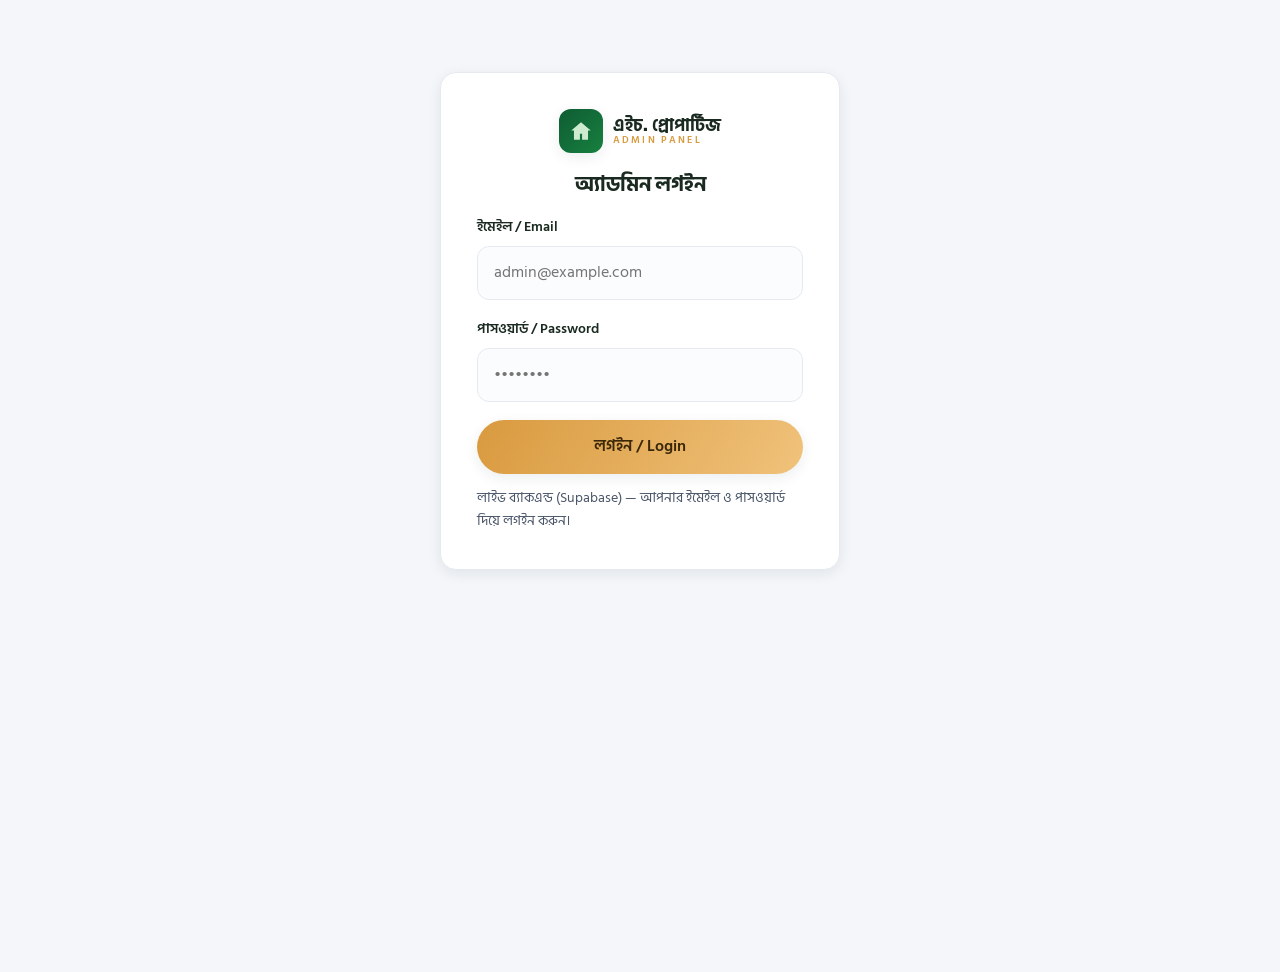
==== commit 63f47e3b: "Add Supabase backend: posts + images shared with all visitors - config.js holds Supabase URL + publi" ====
--- a/admin.html
+++ b/admin.html
@@ -33,13 +33,17 @@
         </span>
       </div>
       <h2 style="text-align:center">অ্যাডমিন লগইন</h2>
+      <div class="field" id="emailField" hidden>
+        <label>ইমেইল / Email</label>
+        <input type="email" id="email" placeholder="admin@example.com" autocomplete="username" />
+      </div>
       <div class="field">
         <label>পাসওয়ার্ড / Password</label>
-        <input type="password" id="pw" placeholder="••••••••" />
+        <input type="password" id="pw" placeholder="••••••••" autocomplete="current-password" />
       </div>
       <button class="btn btn--gold btn--block" id="loginBtn">লগইন / Login</button>
-      <div class="admin-msg err" id="loginErr">ভুল পাসওয়ার্ড / Wrong password</div>
-      <p class="admin-hint">শুধুমাত্র অনুমোদিত ব্যবহারকারীর জন্য। পাসওয়ার্ড পরিবর্তন করতে <code>admin.js</code> ফাইলের <code>ADMIN_PASSWORD</code> এডিট করুন।</p>
+      <div class="admin-msg err" id="loginErr">ভুল তথ্য / Invalid credentials</div>
+      <p class="admin-hint" id="loginHint">শুধুমাত্র অনুমোদিত ব্যবহারকারীর জন্য।</p>
     </div>
   </div>
 
@@ -108,6 +112,7 @@
     </div>
   </div>
 
+  <script src="config.js"></script>
   <script src="store.js"></script>
   <script src="admin.js"></script>
 </body>
--- a/styles.css
+++ b/styles.css
@@ -10,8 +10,8 @@
   --white:#ffffff;
   --page:#ffffff;
   --card:#ffffff;
-  --nav-bg:rgba(255,255,255,.86);
-  --nav-bg-scrolled:rgba(255,255,255,.96);
+  --nav-bg:rgba(255,255,255,.94);
+  --nav-bg-scrolled:rgba(255,255,255,.98);
   --input-bg:#fbfcfe;
   --radius:16px;
   --shadow-sm:0 4px 14px rgba(15,36,56,.08);
@@ -80,7 +80,7 @@
 .topbar a:hover{color:var(--gold-2)}
 
 /* ---------- Nav ---------- */
-.nav{position:sticky;top:0;z-index:60;background:var(--nav-bg);backdrop-filter:blur(12px);
+.nav{position:sticky;top:0;z-index:60;background:var(--nav-bg);
   border-bottom:1px solid var(--line);transition:box-shadow .3s,background .3s}
 .nav.scrolled{box-shadow:var(--shadow-sm);background:var(--nav-bg-scrolled)}
 .nav__inner{display:flex;align-items:center;justify-content:space-between;height:72px;gap:1rem}
@@ -119,7 +119,7 @@
   background:
     url("assets/hero.svg") center/cover no-repeat,
     linear-gradient(135deg,#0d3f24,#155e33);
-  transform:scale(1.08);animation:kenburns 18s ease-in-out infinite alternate}
+  transform:scale(1.08);animation:kenburns 18s ease-in-out infinite alternate;will-change:transform}
 @keyframes kenburns{from{transform:scale(1.08) translateY(0)}to{transform:scale(1.16) translateY(-14px)}}
 .hero__overlay{position:absolute;inset:0;
   background:linear-gradient(90deg,rgba(6,30,18,.92) 0%,rgba(6,30,18,.72) 45%,rgba(6,30,18,.32) 100%)}
@@ -162,7 +162,7 @@
 .about__media::after{content:"";position:absolute;inset:0;
   background:linear-gradient(180deg,transparent 55%,rgba(6,30,18,.5))}
 .slot-note{position:absolute;left:16px;bottom:14px;z-index:2;color:#fff;font-size:.82rem;
-  background:rgba(15,36,56,.55);padding:.3rem .7rem;border-radius:999px;backdrop-filter:blur(4px)}
+  background:rgba(15,36,56,.65);padding:.3rem .7rem;border-radius:999px}
 .about__body .kicker{margin-bottom:.6rem}
 .about__body h2{font-size:clamp(1.6rem,3vw,2.2rem);margin-bottom:1rem}
 .about__body p{margin-bottom:1.2rem}
@@ -195,8 +195,8 @@
 .project__img[data-slot="project-2"]{background-image:url("assets/proj2.svg");background-size:cover}
 .project__img[data-slot="project-3"]{background-image:url("assets/proj3.svg");background-size:cover}
 .project:hover .project__img{filter:brightness(1.05)}
-.badge{position:absolute;top:14px;left:14px;background:rgba(15,36,56,.82);color:#fff;font-size:.78rem;
-  font-weight:600;padding:.3rem .8rem;border-radius:999px;backdrop-filter:blur(4px)}
+.badge{position:absolute;top:14px;left:14px;background:rgba(15,36,56,.88);color:#fff;font-size:.78rem;
+  font-weight:600;padding:.3rem .8rem;border-radius:999px}
 .badge--gold{background:linear-gradient(120deg,var(--gold),var(--gold-2));color:#3a2708}
 .project__body{padding:22px}
 .project__body h3{font-size:1.2rem;margin-bottom:.5rem}
@@ -261,10 +261,12 @@
 /* ---------- Floating call button ---------- */
 .fab{position:fixed;right:20px;bottom:20px;z-index:70;width:56px;height:56px;border-radius:50%;
   background:linear-gradient(135deg,var(--gold),var(--gold-2));color:#3a2708;display:grid;place-items:center;
-  box-shadow:var(--shadow-md);animation:pulse 2.4s infinite}
+  box-shadow:var(--shadow-md);transition:transform .2s}
+.fab::after{content:"";position:absolute;inset:0;border-radius:50%;background:var(--gold);z-index:-1;
+  animation:pulse 2.4s ease-out infinite}
 .fab svg{width:24px;height:24px;fill:currentColor}
 .fab:hover{transform:scale(1.08)}
-@keyframes pulse{0%{box-shadow:0 0 0 0 rgba(224,169,85,.5)}70%{box-shadow:0 0 0 16px rgba(224,169,85,0)}100%{box-shadow:0 0 0 0 rgba(224,169,85,0)}}
+@keyframes pulse{0%{transform:scale(1);opacity:.5}70%{transform:scale(1.6);opacity:0}100%{transform:scale(1.6);opacity:0}}
 
 /* ---------- Scroll reveal ---------- */
 .reveal{opacity:0;transform:translateY(28px);transition:opacity .7s cubic-bezier(.2,.7,.2,1),transform .7s cubic-bezier(.2,.7,.2,1)}
@@ -272,8 +274,8 @@
 .grid .reveal.in{transition-delay:calc(var(--i,0)*80ms)}
 @media (prefers-reduced-motion:reduce){
   .reveal{opacity:1;transform:none;transition:none}
-  .hero__bg{animation:none}
-  .fab{animation:none}
+  .hero__bg{animation:none;will-change:auto}
+  .fab::after{animation:none}
 }
 
 /* ---------- Responsive ---------- */
@@ -362,8 +364,8 @@
 .slider__track{display:flex;transition:transform .5s cubic-bezier(.2,.7,.2,1);height:100%}
 .slider__slide{min-width:100%;height:100%;background-size:cover;background-position:center}
 .slider__btn{position:absolute;top:50%;transform:translateY(-50%);width:34px;height:34px;border-radius:50%;
-  border:none;background:rgba(10,20,15,.55);color:#fff;cursor:pointer;display:grid;place-items:center;
-  opacity:0;transition:opacity .25s,background .25s;z-index:2;backdrop-filter:blur(3px)}
+  border:none;background:rgba(10,20,15,.62);color:#fff;cursor:pointer;display:grid;place-items:center;
+  opacity:0;transition:opacity .25s,background .25s;z-index:2}
 .slider__btn:hover{background:rgba(10,20,15,.8)}
 .slider:hover .slider__btn{opacity:1}
 .slider__btn--prev{left:10px}
